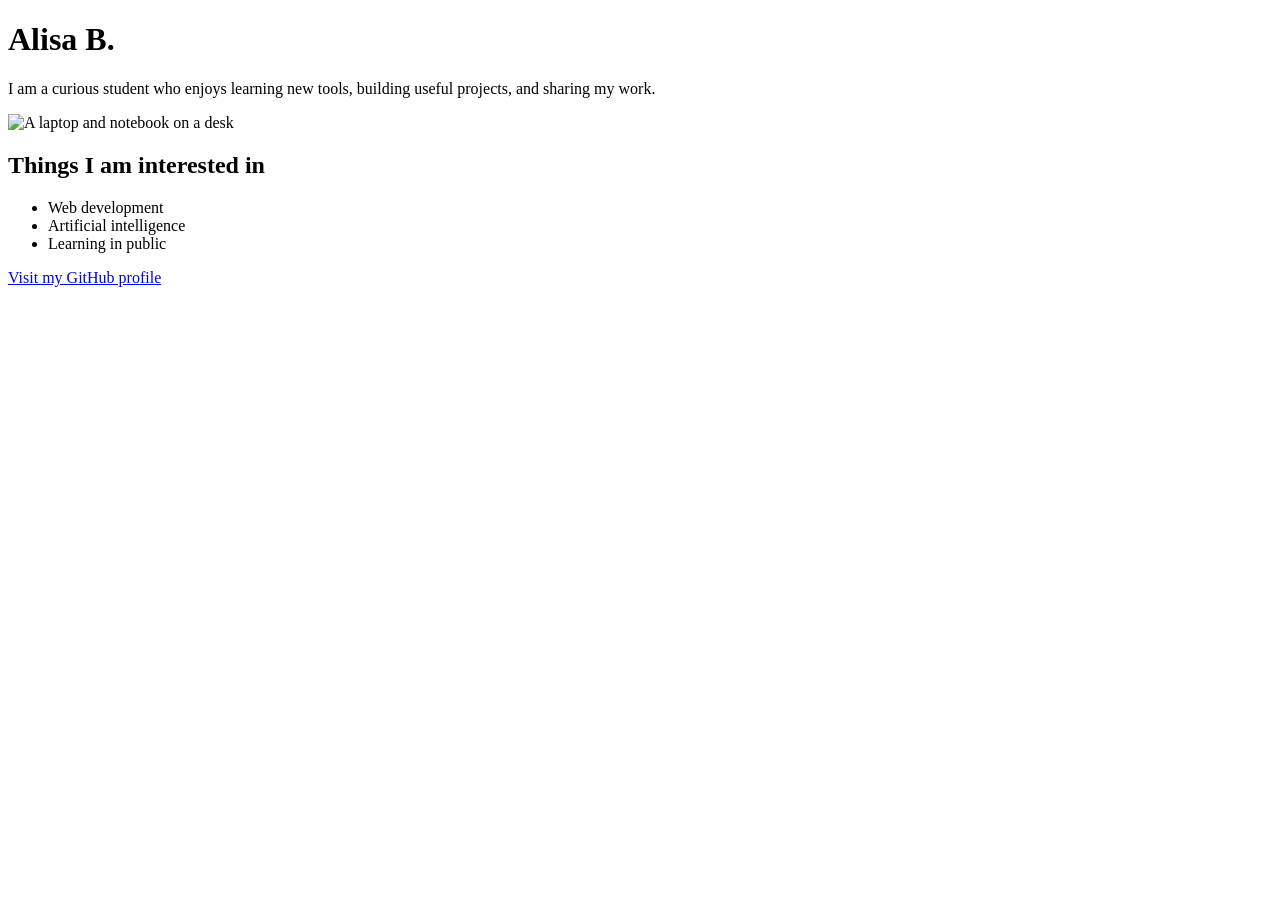
==== index.html @ da4e22ac "Add index.html" ====
<!DOCTYPE html>
<html lang="en">
<head>
   <meta charset="UTF-8">
   <meta name="viewport" content="width=device-width, initial-scale=1.0">
   <title>Alisa B. | Personal Homepage</title>
</head>
<body>
   <header>
      <h1>Alisa B.</h1>
      <p>I am a curious student who enjoys learning new tools, building useful projects, and sharing my work.</p>
   </header>

   <main>
      <img src="https://images.unsplash.com/photo-1516321318423-f06f85e504b3?auto=format&amp;fit=crop&amp;w=900&amp;q=80" alt="A laptop and notebook on a desk">

      <h2>Things I am interested in</h2>
      <ul>
         <li>Web development</li>
         <li>Artificial intelligence</li>
         <li>Learning in public</li>
      </ul>

      <p><a href="https://github.com/alisabhrs">Visit my GitHub profile</a></p>
   </main>
</body>
</html>
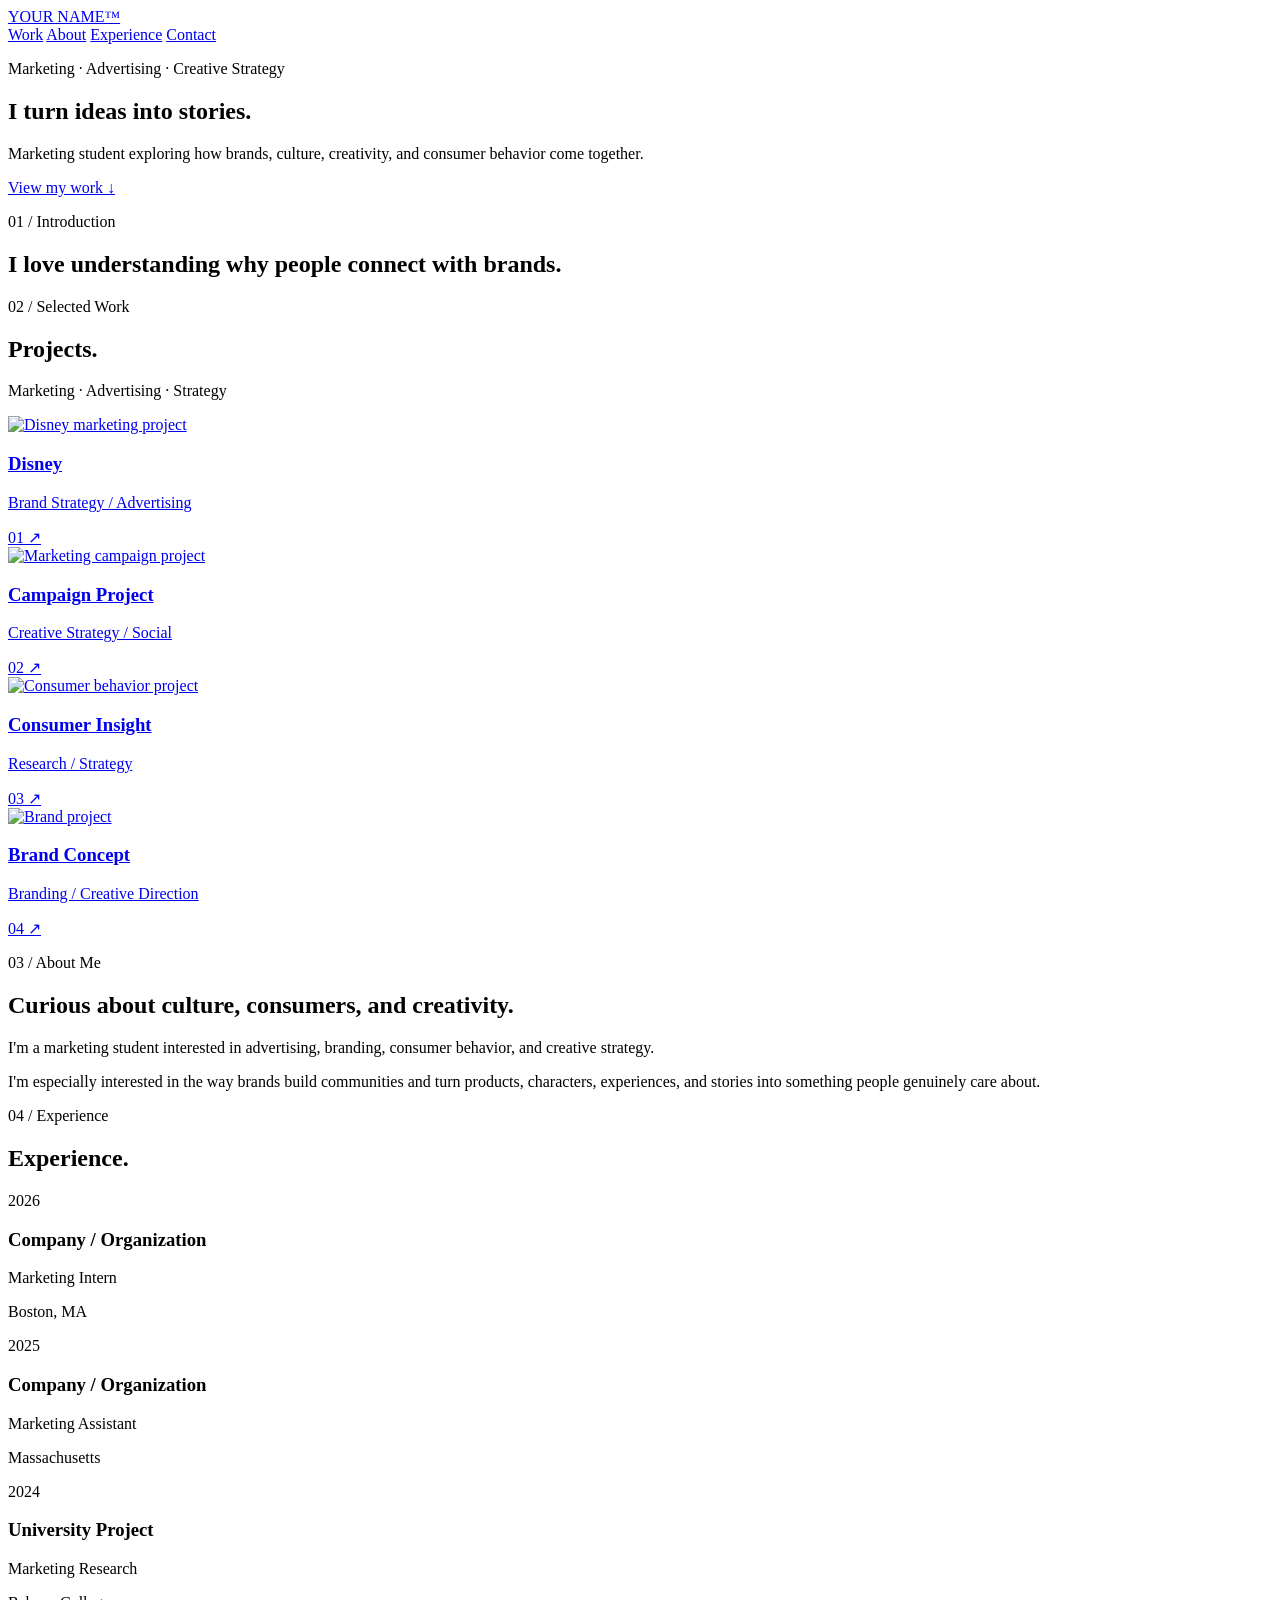
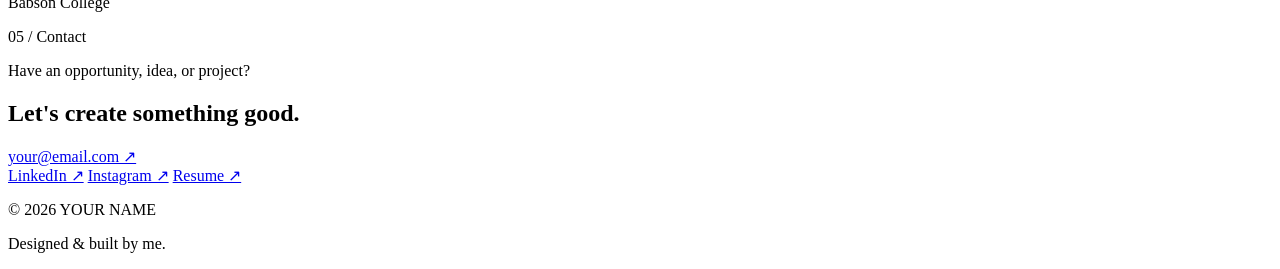
==== commit 46e129a0: "Update index.html" ====
--- a/index.html
+++ b/index.html
@@ -1,27 +1,390 @@
 <!DOCTYPE html>
 <html lang="en">
 <head>
-   <meta charset="UTF-8">
-   <meta name="viewport" content="width=device-width, initial-scale=1.0">
-   <title>Alisa B. | Personal Homepage</title>
+  <meta charset="UTF-8">
+  <meta name="viewport" content="width=device-width, initial-scale=1.0">
+
+  <title>Your Name | Marketing & Creative Portfolio</title>
+
+  <meta
+    name="description"
+    content="Portfolio of Your Name — marketing, advertising, branding, and creative strategy."
+  >
+
+  <link rel="preconnect" href="https://fonts.googleapis.com">
+  <link rel="preconnect" href="https://fonts.gstatic.com" crossorigin>
+
+  <link
+    href="https://fonts.googleapis.com/css2?family=DM+Sans:wght@400;500;600&family=Manrope:wght@300;400;500;600&display=swap"
+    rel="stylesheet"
+  >
+
+  <link rel="stylesheet" href="style.css">
 </head>
+
 <body>
-   <header>
-      <h1>Alisa B.</h1>
-      <p>I am a curious student who enjoys learning new tools, building useful projects, and sharing my work.</p>
-   </header>
-
-   <main>
-      <img src="https://images.unsplash.com/photo-1516321318423-f06f85e504b3?auto=format&amp;fit=crop&amp;w=900&amp;q=80" alt="A laptop and notebook on a desk">
-
-      <h2>Things I am interested in</h2>
-      <ul>
-         <li>Web development</li>
-         <li>Artificial intelligence</li>
-         <li>Learning in public</li>
-      </ul>
-
-      <p><a href="https://github.com/alisabhrs">Visit my GitHub profile</a></p>
-   </main>
+
+  <!-- NAV -->
+  <header class="navbar">
+
+    <a href="#home" class="logo">
+      YOUR NAME™
+    </a>
+
+    <nav class="nav-links">
+      <a href="#work">Work</a>
+      <a href="#about">About</a>
+      <a href="#experience">Experience</a>
+      <a href="#contact">Contact</a>
+    </nav>
+
+  </header>
+
+
+  <!-- HERO -->
+  <main>
+
+    <section class="hero" id="home">
+
+      <div class="hero-background"></div>
+
+      <div class="hero-content">
+
+        <p class="eyebrow">
+          Marketing · Advertising · Creative Strategy
+        </p>
+
+        <h1>
+          I turn ideas
+          <span>into stories.</span>
+        </h1>
+
+      </div>
+
+      <div class="hero-footer">
+
+        <p>
+          Marketing student exploring how brands,
+          culture, creativity, and consumer behavior
+          come together.
+        </p>
+
+        <a href="#work" class="scroll-link">
+          View my work ↓
+        </a>
+
+      </div>
+
+    </section>
+
+
+    <!-- INTRO -->
+    <section class="intro">
+
+      <p class="section-label">
+        01 / Introduction
+      </p>
+
+      <h2 class="reveal">
+        I love understanding
+        <span class="muted">
+          why people connect with brands.
+        </span>
+      </h2>
+
+    </section>
+
+
+    <!-- WORK -->
+    <section class="work-section" id="work">
+
+      <div class="section-heading reveal">
+
+        <div>
+          <p class="section-label">
+            02 / Selected Work
+          </p>
+
+          <h2>Projects.</h2>
+        </div>
+
+        <p class="section-note">
+          Marketing · Advertising · Strategy
+        </p>
+
+      </div>
+
+
+      <div class="project-grid">
+
+
+        <!-- PROJECT 1 -->
+        <a href="#" class="project-card reveal">
+
+          <div class="project-image">
+            <img
+              src="images/project1.jpg"
+              alt="Disney marketing project"
+            >
+          </div>
+
+          <div class="project-info">
+
+            <div>
+              <h3>Disney</h3>
+              <p>
+                Brand Strategy / Advertising
+              </p>
+            </div>
+
+            <span>01 ↗</span>
+
+          </div>
+
+        </a>
+
+
+        <!-- PROJECT 2 -->
+        <a href="#" class="project-card reveal">
+
+          <div class="project-image">
+            <img
+              src="images/project2.jpg"
+              alt="Marketing campaign project"
+            >
+          </div>
+
+          <div class="project-info">
+
+            <div>
+              <h3>Campaign Project</h3>
+              <p>
+                Creative Strategy / Social
+              </p>
+            </div>
+
+            <span>02 ↗</span>
+
+          </div>
+
+        </a>
+
+
+        <!-- PROJECT 3 -->
+        <a href="#" class="project-card reveal">
+
+          <div class="project-image">
+            <img
+              src="images/project3.jpg"
+              alt="Consumer behavior project"
+            >
+          </div>
+
+          <div class="project-info">
+
+            <div>
+              <h3>Consumer Insight</h3>
+              <p>
+                Research / Strategy
+              </p>
+            </div>
+
+            <span>03 ↗</span>
+
+          </div>
+
+        </a>
+
+
+        <!-- PROJECT 4 -->
+        <a href="#" class="project-card reveal">
+
+          <div class="project-image">
+            <img
+              src="images/project4.jpg"
+              alt="Brand project"
+            >
+          </div>
+
+          <div class="project-info">
+
+            <div>
+              <h3>Brand Concept</h3>
+              <p>
+                Branding / Creative Direction
+              </p>
+            </div>
+
+            <span>04 ↗</span>
+
+          </div>
+
+        </a>
+
+      </div>
+
+    </section>
+
+
+    <!-- ABOUT -->
+    <section class="about-section" id="about">
+
+      <p class="section-label">
+        03 / About Me
+      </p>
+
+      <div class="about-content">
+
+        <h2 class="reveal">
+          Curious about
+          culture, consumers,
+          and creativity.
+        </h2>
+
+        <div class="about-text reveal">
+
+          <p>
+            I'm a marketing student interested in
+            advertising, branding, consumer behavior,
+            and creative strategy.
+          </p>
+
+          <p>
+            I'm especially interested in the way brands
+            build communities and turn products,
+            characters, experiences, and stories into
+            something people genuinely care about.
+          </p>
+
+        </div>
+
+      </div>
+
+    </section>
+
+
+    <!-- EXPERIENCE -->
+    <section class="experience-section" id="experience">
+
+      <div class="section-heading">
+
+        <div>
+          <p class="section-label">
+            04 / Experience
+          </p>
+
+          <h2 class="reveal">
+            Experience.
+          </h2>
+
+        </div>
+
+      </div>
+
+
+      <div class="experience-list">
+
+        <div class="experience-item reveal">
+
+          <span>2026</span>
+
+          <div>
+            <h3>Company / Organization</h3>
+            <p>Marketing Intern</p>
+          </div>
+
+          <p>Boston, MA</p>
+
+        </div>
+
+
+        <div class="experience-item reveal">
+
+          <span>2025</span>
+
+          <div>
+            <h3>Company / Organization</h3>
+            <p>Marketing Assistant</p>
+          </div>
+
+          <p>Massachusetts</p>
+
+        </div>
+
+
+        <div class="experience-item reveal">
+
+          <span>2024</span>
+
+          <div>
+            <h3>University Project</h3>
+            <p>Marketing Research</p>
+          </div>
+
+          <p>Babson College</p>
+
+        </div>
+
+      </div>
+
+    </section>
+
+
+    <!-- CONTACT -->
+    <section class="contact-section" id="contact">
+
+      <p class="section-label">
+        05 / Contact
+      </p>
+
+      <div>
+
+        <p class="contact-intro">
+          Have an opportunity, idea, or project?
+        </p>
+
+        <h2 class="reveal">
+          Let's create
+          <span>something good.</span>
+        </h2>
+
+      </div>
+
+
+      <div class="contact-footer">
+
+        <a href="mailto:your@email.com">
+          your@email.com ↗
+        </a>
+
+        <div class="social-links">
+          <a href="#">LinkedIn ↗</a>
+          <a href="#">Instagram ↗</a>
+          <a href="#">Resume ↗</a>
+        </div>
+
+      </div>
+
+    </section>
+
+  </main>
+
+
+  <!-- FOOTER -->
+  <footer>
+
+    <p>
+      © 2026 YOUR NAME
+    </p>
+
+    <p>
+      Designed & built by me.
+    </p>
+
+  </footer>
+
+
+  <script src="script.js"></script>
+
 </body>
 </html>
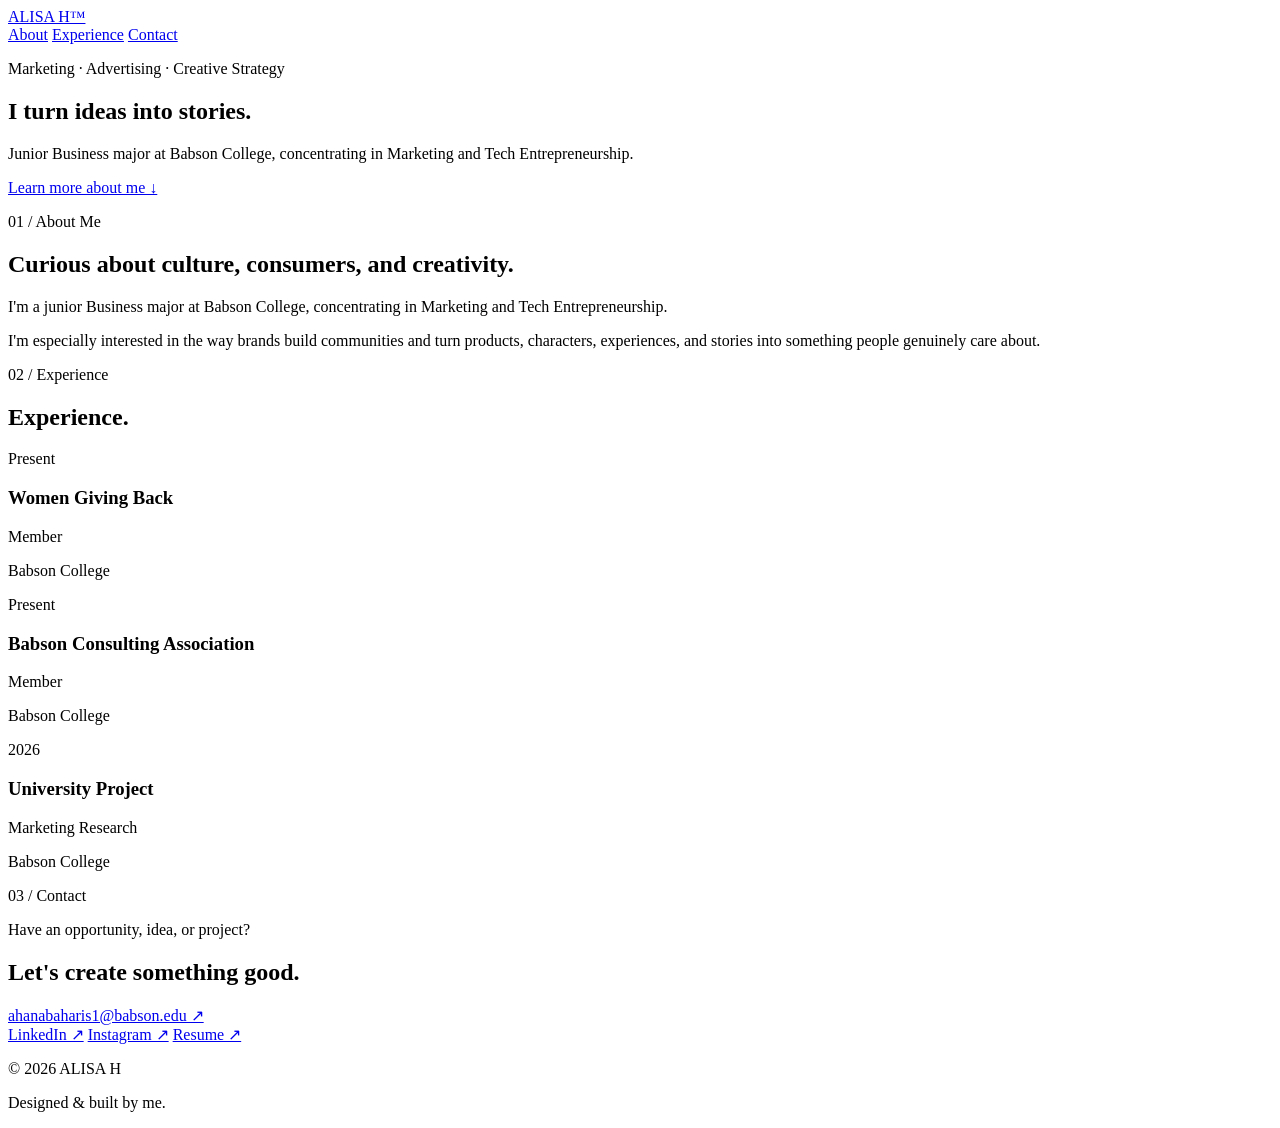
==== commit 880afb7c: "Complete checkpoint 1" ====
--- a/index.html
+++ b/index.html
@@ -4,11 +4,11 @@
   <meta charset="UTF-8">
   <meta name="viewport" content="width=device-width, initial-scale=1.0">
 
-  <title>Your Name | Marketing & Creative Portfolio</title>
+  <title>Alisa H | Marketing & Creative Portfolio</title>
 
   <meta
     name="description"
-    content="Portfolio of Your Name — marketing, advertising, branding, and creative strategy."
+    content="Portfolio of Alisa H — marketing, advertising, branding, and creative strategy."
   >
 
   <link rel="preconnect" href="https://fonts.googleapis.com">
@@ -28,11 +28,10 @@
   <header class="navbar">
 
     <a href="#home" class="logo">
-      YOUR NAME™
+      ALISA H™
     </a>
 
     <nav class="nav-links">
-      <a href="#work">Work</a>
       <a href="#about">About</a>
       <a href="#experience">Experience</a>
       <a href="#contact">Contact</a>
@@ -64,161 +63,13 @@
       <div class="hero-footer">
 
         <p>
-          Marketing student exploring how brands,
-          culture, creativity, and consumer behavior
-          come together.
+          Junior Business major at Babson College,
+          concentrating in Marketing and Tech
+          Entrepreneurship.
         </p>
 
-        <a href="#work" class="scroll-link">
-          View my work ↓
-        </a>
-
-      </div>
-
-    </section>
-
-
-    <!-- INTRO -->
-    <section class="intro">
-
-      <p class="section-label">
-        01 / Introduction
-      </p>
-
-      <h2 class="reveal">
-        I love understanding
-        <span class="muted">
-          why people connect with brands.
-        </span>
-      </h2>
-
-    </section>
-
-
-    <!-- WORK -->
-    <section class="work-section" id="work">
-
-      <div class="section-heading reveal">
-
-        <div>
-          <p class="section-label">
-            02 / Selected Work
-          </p>
-
-          <h2>Projects.</h2>
-        </div>
-
-        <p class="section-note">
-          Marketing · Advertising · Strategy
-        </p>
-
-      </div>
-
-
-      <div class="project-grid">
-
-
-        <!-- PROJECT 1 -->
-        <a href="#" class="project-card reveal">
-
-          <div class="project-image">
-            <img
-              src="images/project1.jpg"
-              alt="Disney marketing project"
-            >
-          </div>
-
-          <div class="project-info">
-
-            <div>
-              <h3>Disney</h3>
-              <p>
-                Brand Strategy / Advertising
-              </p>
-            </div>
-
-            <span>01 ↗</span>
-
-          </div>
-
-        </a>
-
-
-        <!-- PROJECT 2 -->
-        <a href="#" class="project-card reveal">
-
-          <div class="project-image">
-            <img
-              src="images/project2.jpg"
-              alt="Marketing campaign project"
-            >
-          </div>
-
-          <div class="project-info">
-
-            <div>
-              <h3>Campaign Project</h3>
-              <p>
-                Creative Strategy / Social
-              </p>
-            </div>
-
-            <span>02 ↗</span>
-
-          </div>
-
-        </a>
-
-
-        <!-- PROJECT 3 -->
-        <a href="#" class="project-card reveal">
-
-          <div class="project-image">
-            <img
-              src="images/project3.jpg"
-              alt="Consumer behavior project"
-            >
-          </div>
-
-          <div class="project-info">
-
-            <div>
-              <h3>Consumer Insight</h3>
-              <p>
-                Research / Strategy
-              </p>
-            </div>
-
-            <span>03 ↗</span>
-
-          </div>
-
-        </a>
-
-
-        <!-- PROJECT 4 -->
-        <a href="#" class="project-card reveal">
-
-          <div class="project-image">
-            <img
-              src="images/project4.jpg"
-              alt="Brand project"
-            >
-          </div>
-
-          <div class="project-info">
-
-            <div>
-              <h3>Brand Concept</h3>
-              <p>
-                Branding / Creative Direction
-              </p>
-            </div>
-
-            <span>04 ↗</span>
-
-          </div>
-
+        <a href="#about" class="scroll-link">
+          Learn more about me ↓
         </a>
 
       </div>
@@ -230,7 +81,7 @@
     <section class="about-section" id="about">
 
       <p class="section-label">
-        03 / About Me
+        01 / About Me
       </p>
 
       <div class="about-content">
@@ -244,9 +95,9 @@
         <div class="about-text reveal">
 
           <p>
-            I'm a marketing student interested in
-            advertising, branding, consumer behavior,
-            and creative strategy.
+            I'm a junior Business major at Babson College,
+            concentrating in Marketing and Tech
+            Entrepreneurship.
           </p>
 
           <p>
@@ -270,7 +121,7 @@
 
         <div>
           <p class="section-label">
-            04 / Experience
+            02 / Experience
           </p>
 
           <h2 class="reveal">
@@ -286,35 +137,35 @@
 
         <div class="experience-item reveal">
 
+          <span>Present</span>
+
+          <div>
+            <h3>Women Giving Back</h3>
+            <p>Member</p>
+          </div>
+
+          <p>Babson College</p>
+
+        </div>
+
+
+        <div class="experience-item reveal">
+
+          <span>Present</span>
+
+          <div>
+            <h3>Babson Consulting Association</h3>
+            <p>Member</p>
+          </div>
+
+          <p>Babson College</p>
+
+        </div>
+
+
+        <div class="experience-item reveal">
+
           <span>2026</span>
-
-          <div>
-            <h3>Company / Organization</h3>
-            <p>Marketing Intern</p>
-          </div>
-
-          <p>Boston, MA</p>
-
-        </div>
-
-
-        <div class="experience-item reveal">
-
-          <span>2025</span>
-
-          <div>
-            <h3>Company / Organization</h3>
-            <p>Marketing Assistant</p>
-          </div>
-
-          <p>Massachusetts</p>
-
-        </div>
-
-
-        <div class="experience-item reveal">
-
-          <span>2024</span>
 
           <div>
             <h3>University Project</h3>
@@ -334,7 +185,7 @@
     <section class="contact-section" id="contact">
 
       <p class="section-label">
-        05 / Contact
+        03 / Contact
       </p>
 
       <div>
@@ -353,8 +204,8 @@
 
       <div class="contact-footer">
 
-        <a href="mailto:your@email.com">
-          your@email.com ↗
+        <a href="mailto:ahanabaharis1@babson.edu">
+          ahanabaharis1@babson.edu ↗
         </a>
 
         <div class="social-links">
@@ -374,7 +225,7 @@
   <footer>
 
     <p>
-      © 2026 YOUR NAME
+      © 2026 ALISA H
     </p>
 
     <p>
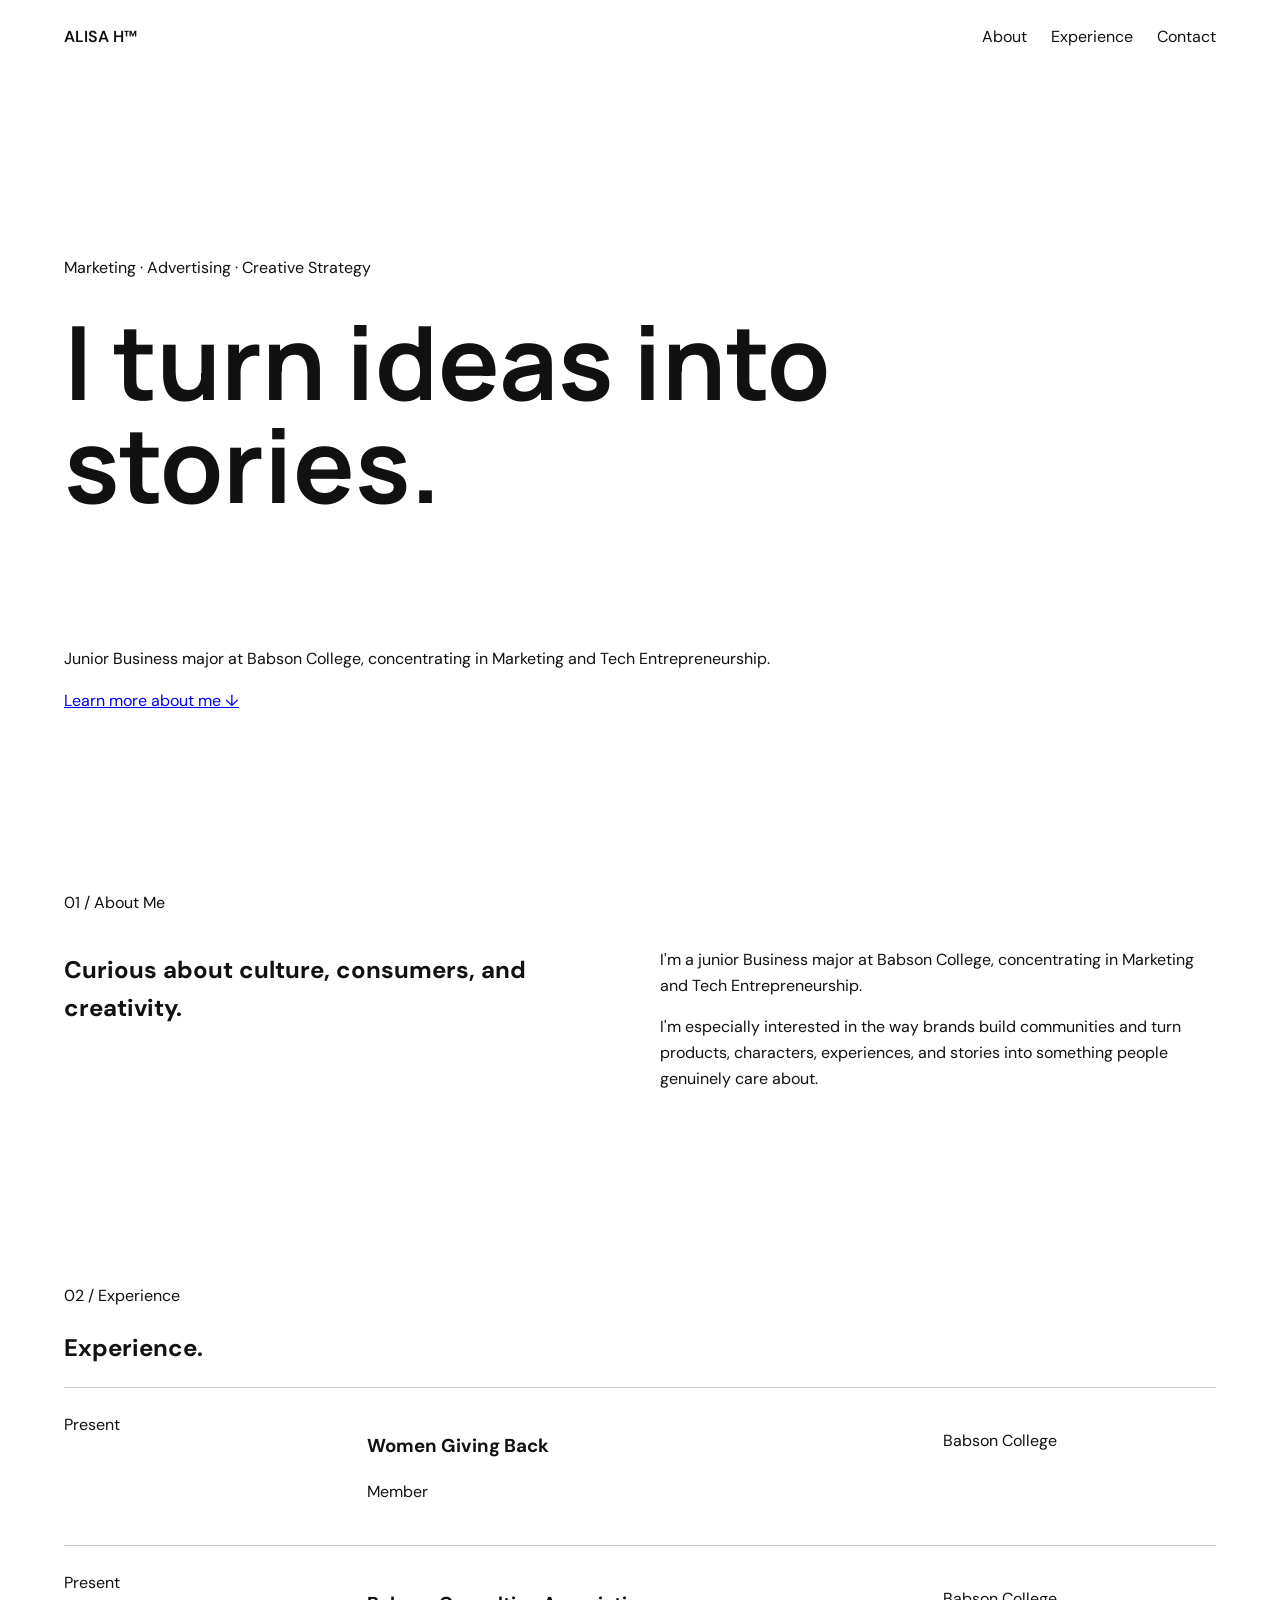
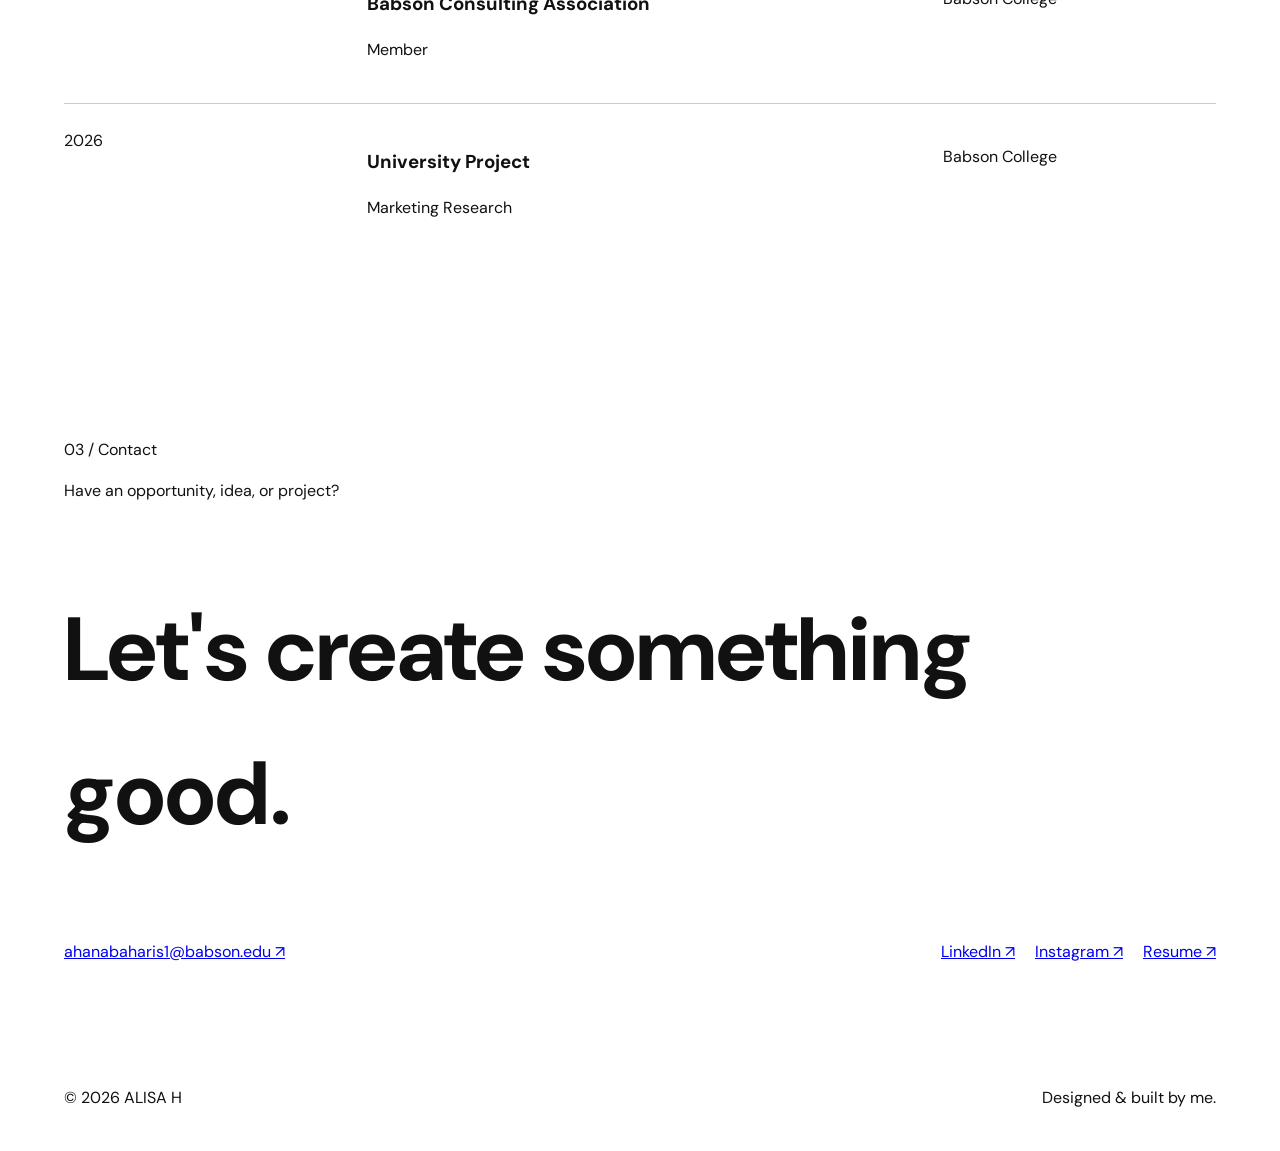
==== commit c4c1c82d: "Update index.html" ====
--- a/index.html
+++ b/index.html
@@ -19,7 +19,7 @@
     rel="stylesheet"
   >
 
-  <link rel="stylesheet" href="style.css">
+  <link rel="stylesheet" href="css/styles.css">
 </head>
 
 <body>
@@ -235,7 +235,6 @@
   </footer>
 
 
-  <script src="script.js"></script>
 
 </body>
 </html>
--- a/css/styles.css
+++ b/css/styles.css
@@ -0,0 +1,134 @@
+* {
+  box-sizing: border-box;
+}
+
+html {
+  scroll-behavior: smooth;
+}
+
+body {
+  margin: 0;
+  font-family: "DM Sans", sans-serif;
+  color: #111111;
+  background-color: #ffffff;
+  line-height: 1.6;
+}
+
+/* Navigation */
+.navbar {
+  display: flex;
+  justify-content: space-between;
+  align-items: center;
+  padding: 24px 5%;
+}
+
+.logo {
+  color: #111111;
+  text-decoration: none;
+  font-weight: 600;
+}
+
+.nav-links {
+  display: flex;
+  gap: 24px;
+}
+
+.nav-links a {
+  color: #111111;
+  text-decoration: none;
+}
+
+/* Main sections */
+.hero,
+.about-section,
+.experience-section,
+.contact-section {
+  padding: 80px 5%;
+}
+
+.hero {
+  min-height: 80vh;
+  display: flex;
+  flex-direction: column;
+  justify-content: space-between;
+}
+
+.hero h1 {
+  font-family: "Manrope", sans-serif;
+  font-size: clamp(3rem, 8vw, 7rem);
+  line-height: 1;
+  margin: 30px 0;
+}
+
+.about-content {
+  display: flex;
+  justify-content: space-between;
+  gap: 40px;
+}
+
+.about-content h2,
+.about-text {
+  flex: 1;
+}
+
+.experience-item {
+  display: grid;
+  grid-template-columns: 1fr 2fr 1fr;
+  gap: 30px;
+  padding: 24px 0;
+  border-top: 1px solid #cccccc;
+}
+
+.contact-section h2 {
+  font-size: clamp(2.5rem, 7vw, 6rem);
+}
+
+.contact-footer {
+  display: flex;
+  justify-content: space-between;
+  gap: 30px;
+}
+
+.social-links {
+  display: flex;
+  gap: 20px;
+}
+
+footer {
+  display: flex;
+  justify-content: space-between;
+  padding: 24px 5%;
+}
+
+/* Phone layout */
+@media (max-width: 700px) {
+  .navbar,
+  .about-content,
+  .contact-footer,
+  footer {
+    flex-direction: column;
+    align-items: flex-start;
+    gap: 16px;
+  }
+
+  .nav-links {
+    flex-wrap: wrap;
+    gap: 12px;
+  }
+
+  .hero,
+  .about-section,
+  .experience-section,
+  .contact-section {
+    padding: 50px 20px;
+  }
+
+  .experience-item {
+    grid-template-columns: 1fr;
+    gap: 8px;
+  }
+
+  .social-links {
+    flex-direction: column;
+  }
+}
